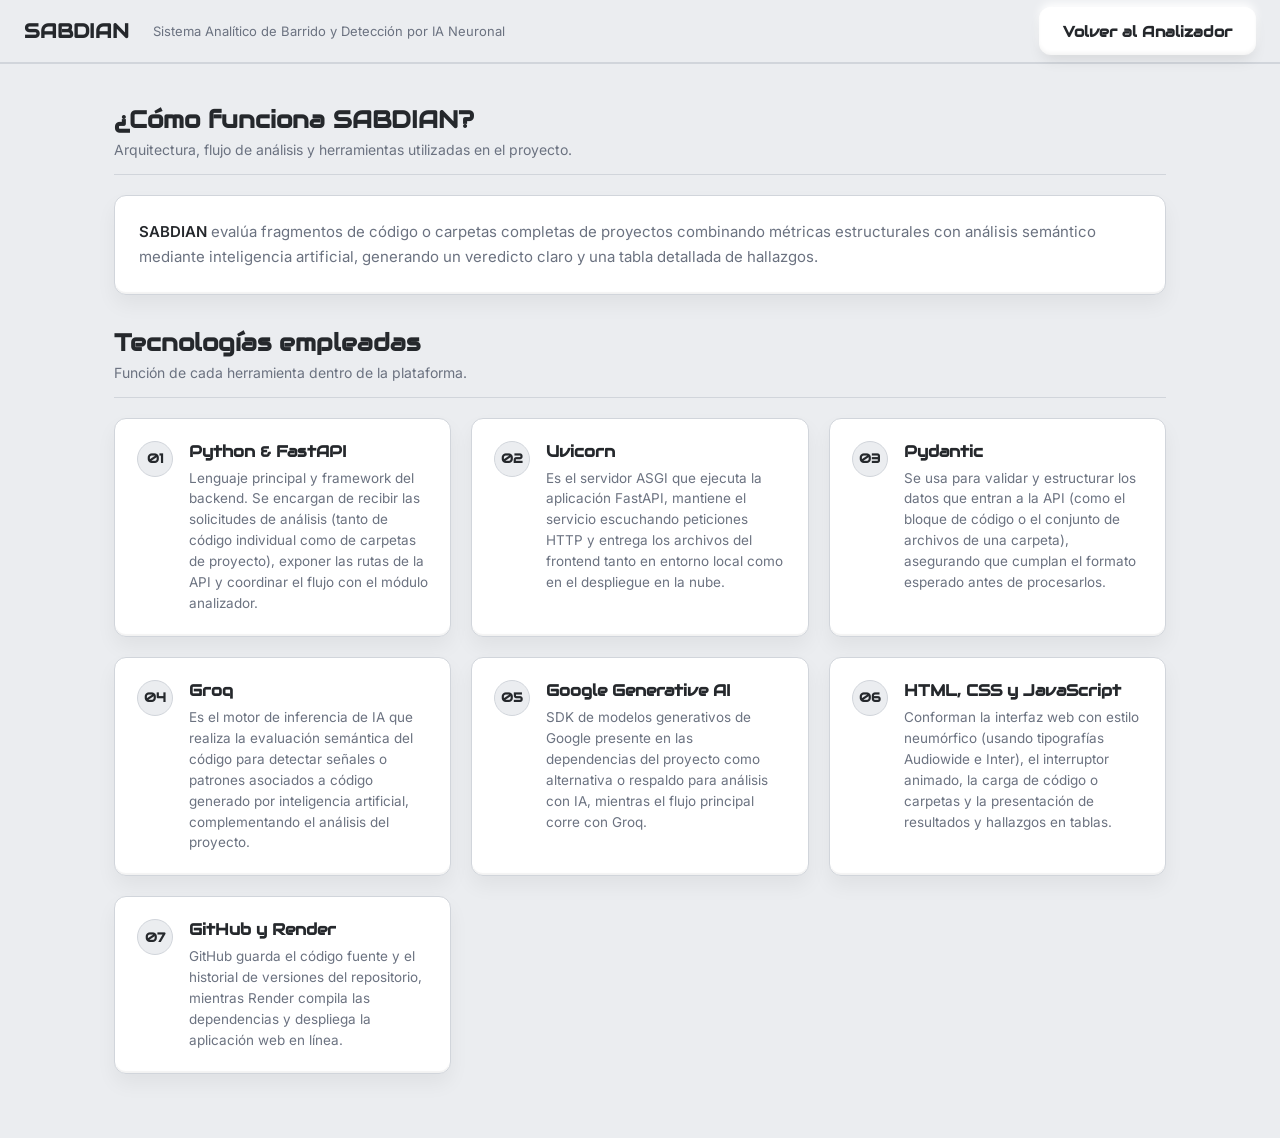
==== static/info.html @ a9928345 "Add files via upload" ====
<!DOCTYPE html>
<html lang="es">
<head>
    <meta charset="UTF-8">
    <meta name="viewport" content="width=device-width, initial-scale=1.0">
    <title>SABDIAN — Información y Tecnologías</title>
    <link rel="preconnect" href="https://fonts.googleapis.com">
    <link rel="preconnect" href="https://fonts.gstatic.com" crossorigin>
    <link href="https://fonts.googleapis.com/css2?family=Audiowide&family=Inter:wght@400;500;600;700&display=swap" rel="stylesheet">
    <link rel="stylesheet" href="info.css">
</head>
<body>

    <header class="vl-cabecera">
        <div class="vl-cabecera__logo">SABDIAN</div>
        <div class="texto-analizador">Sistema Analítico de Barrido y Detección por IA Neuronal</div>
        <div class="vl-cabecera__acciones">
            <a href="index.html" class="goma-boton boton-cabecera">Volver al Analizador</a>
        </div>
    </header>

    <main class="vl-pagina">
        <section class="vista-contenedor">
            <div class="vl-seccion-encabezado">
                <h1 class="vl-seccion-encabezado__titulo">¿Cómo funciona SABDIAN?</h1>
                <p class="vl-seccion-encabezado__subtitulo">
                    Arquitectura, flujo de análisis y herramientas utilizadas en el proyecto.
                </p>
            </div>

            <div class="goma-caja">
                <div class="caja-contenido">
                    <p class="info-resumen">
                        <strong>SABDIAN</strong> evalúa fragmentos de código o carpetas completas de proyectos
                        combinando métricas estructurales con análisis semántico mediante inteligencia artificial,
                        generando un veredicto claro y una tabla detallada de hallazgos.
                    </p>
                </div>
            </div>

            <div class="vl-seccion-encabezado seccion-espaciada">
                <h2 class="vl-seccion-encabezado__titulo">Tecnologías empleadas</h2>
                <p class="vl-seccion-encabezado__subtitulo">
                    Función de cada herramienta dentro de la plataforma.
                </p>
            </div>

            <div class="info-pasos">
                <article class="goma-caja paso">
                    <div class="paso-numero">01</div>
                    <div class="paso-cuerpo">
                        <h3 class="paso-titulo">Python &amp; FastAPI</h3>
                        <p class="paso-texto">
                            Lenguaje principal y framework del backend. Se encargan de recibir las solicitudes de análisis
                            (tanto de código individual como de carpetas de proyecto), exponer las rutas de la API y
                            coordinar el flujo con el módulo analizador.
                        </p>
                    </div>
                </article>

                <article class="goma-caja paso">
                    <div class="paso-numero">02</div>
                    <div class="paso-cuerpo">
                        <h3 class="paso-titulo">Uvicorn</h3>
                        <p class="paso-texto">
                            Es el servidor ASGI que ejecuta la aplicación FastAPI, mantiene el servicio escuchando
                            peticiones HTTP y entrega los archivos del frontend tanto en entorno local como en el
                            despliegue en la nube.
                        </p>
                    </div>
                </article>

                <article class="goma-caja paso">
                    <div class="paso-numero">03</div>
                    <div class="paso-cuerpo">
                        <h3 class="paso-titulo">Pydantic</h3>
                        <p class="paso-texto">
                            Se usa para validar y estructurar los datos que entran a la API (como el bloque de código
                            o el conjunto de archivos de una carpeta), asegurando que cumplan el formato esperado antes
                            de procesarlos.
                        </p>
                    </div>
                </article>

                <article class="goma-caja paso">
                    <div class="paso-numero">04</div>
                    <div class="paso-cuerpo">
                        <h3 class="paso-titulo">Groq</h3>
                        <p class="paso-texto">
                            Es el motor de inferencia de IA que realiza la evaluación semántica del código para detectar
                            señales o patrones asociados a código generado por inteligencia artificial, complementando
                            el análisis del proyecto.
                        </p>
                    </div>
                </article>

                <article class="goma-caja paso">
                    <div class="paso-numero">05</div>
                    <div class="paso-cuerpo">
                        <h3 class="paso-titulo">Google Generative AI</h3>
                        <p class="paso-texto">
                            SDK de modelos generativos de Google presente en las dependencias del proyecto como
                            alternativa o respaldo para análisis con IA, mientras el flujo principal corre con Groq.
                        </p>
                    </div>
                </article>

                <article class="goma-caja paso">
                    <div class="paso-numero">06</div>
                    <div class="paso-cuerpo">
                        <h3 class="paso-titulo">HTML, CSS y JavaScript</h3>
                        <p class="paso-texto">
                            Conforman la interfaz web con estilo neumórfico (usando tipografías Audiowide e Inter), el
                            interruptor animado, la carga de código o carpetas y la presentación de resultados y
                            hallazgos en tablas.
                        </p>
                    </div>
                </article>

                <article class="goma-caja paso">
                    <div class="paso-numero">07</div>
                    <div class="paso-cuerpo">
                        <h3 class="paso-titulo">GitHub y Render</h3>
                        <p class="paso-texto">
                            GitHub guarda el código fuente y el historial de versiones del repositorio, mientras Render
                            compila las dependencias y despliega la aplicación web en línea.
                        </p>
                    </div>
                </article>
            </div>
        </section>
    </main>

</body>
</html>
---- static/info.css ----
/* ============================================================
   VARIABLES (Mismo sistema de diseño que estilo.css)
   ============================================================ */
:root {
    --bg-pagina: #ebedf0;
    --texto-principal: #25282c;
    --texto-secundario: #6b7280;
    --borde-goma: #d1d5db;
    --fondo-goma: #ffffff;

    --sombra-goma: 0 10px 20px rgba(0, 0, 0, 0.05), inset 0 2px 1px 1px rgba(255, 255, 255, 0.9), inset 0 -2px 1px 0 rgba(0, 0, 0, 0.05);
    --sombra-boton: 0 8px 15px -4px rgba(0, 0, 0, 0.1), inset 0 -3px 4px -1px rgba(0, 0, 0, 0.05), 0 -5px 10px -1px rgba(255, 255, 255, 1), inset 0 3px 4px -1px rgba(255, 255, 255, 1);

    --fuente-global: "Audiowide", "Inter", sans-serif;
    --radio: 12px;
}

body.modo-oscuro {
    --bg-pagina: #121418;
    --texto-principal: #ffffff;
    --texto-secundario: #9ca3af;
    --borde-goma: #2a2f38;
    --fondo-goma: #1e2126;

    --sombra-goma: 0 10px 20px rgba(0, 0, 0, 0.4), inset 0 2px 1px 1px rgba(255, 255, 255, 0.05), inset 0 -2px 1px 0 rgba(0, 0, 0, 0.4);
    --sombra-boton: 0 8px 15px -4px rgba(0, 0, 0, 0.4), inset 0 -3px 4px -1px rgba(0, 0, 0, 0.4), 0 -5px 10px -1px rgba(255, 255, 255, 0.05), inset 0 3px 4px -1px rgba(255, 255, 255, 0.05);
}

/* --- Reset --- */
*, *::before, *::after {
    margin: 0;
    padding: 0;
    box-sizing: border-box;
}

html, body {
    width: 100%;
    min-height: 100%;
    font-family: var(--fuente-global);
    color: var(--texto-principal);
    background-color: var(--bg-pagina);
    transition: background-color 0.5s ease, color 0.5s ease;
    overflow-x: hidden;
}

/* --- Cabecera --- */
.vl-cabecera {
    position: fixed;
    top: 0;
    left: 0;
    right: 0;
    height: 64px;
    display: flex;
    align-items: center;
    gap: 24px;
    padding: 0 24px;
    background: var(--bg-pagina);
    border-bottom: 2px solid var(--borde-goma);
    z-index: 100;
    transition: background-color 0.5s ease, border-color 0.5s ease;
}

.vl-cabecera__logo {
    font-size: 20px;
    font-weight: 800;
}

.vl-cabecera__acciones {
    margin-left: auto;
}

.texto-analizador {
    font-size: 13px;
    color: var(--texto-secundario);
    font-family: 'Inter', sans-serif;
}

.boton-cabecera {
    height: 38px;
    padding: 0 16px;
    font-size: 12px;
    text-decoration: none;
    width: auto;
}

/* ============================================================
   CONTENEDOR PRINCIPAL
   ============================================================ */
.vl-pagina {
    padding: 104px 24px 64px;
    min-height: 100vh;
    width: 100%;
    max-width: 1100px;
    margin: 0 auto;
}

.vista-contenedor {
    width: 100%;
    display: flex;
    flex-direction: column;
    gap: 20px;
    min-width: 0;
}

.vl-seccion-encabezado {
    text-align: left;
    border-bottom: 1px solid var(--borde-goma);
    padding-bottom: 16px;
}

.seccion-espaciada {
    margin-top: 12px;
}

.vl-seccion-encabezado__titulo {
    font-size: 24px;
    margin-bottom: 6px;
}

.vl-seccion-encabezado__subtitulo {
    color: var(--texto-secundario);
    font-family: 'Inter', sans-serif;
    font-size: 14px;
}

/* --- Cajas y Botones Neumórficos --- */
.goma-caja {
    background: var(--fondo-goma);
    border-radius: var(--radio);
    box-shadow: var(--sombra-goma);
    border: 1px solid var(--borde-goma);
    transition: background-color 0.5s ease, border-color 0.5s ease, box-shadow 0.5s ease;
    display: flex;
    flex-direction: column;
    overflow: hidden;
    min-width: 0;
}

.caja-contenido {
    padding: 24px;
    min-width: 0;
}

.goma-boton {
    display: inline-flex;
    align-items: center;
    justify-content: center;
    height: 48px;
    padding: 0 24px;
    border: none;
    border-radius: var(--radio);
    font-weight: 600;
    font-size: 15px;
    cursor: pointer;
    transition: all 200ms ease;
    background: var(--fondo-goma);
    color: var(--texto-principal);
    box-shadow: var(--sombra-boton);
}

.goma-boton:hover {
    transform: translateY(-2px);
}

.goma-boton:active {
    transform: translateY(2px);
    box-shadow: 0 2px 5px rgba(0, 0, 0, 0.1), inset 0 3px 6px rgba(0, 0, 0, 0.1);
}

.info-resumen {
    font-family: 'Inter', sans-serif;
    font-size: 15px;
    line-height: 1.65;
    color: var(--texto-secundario);
}

.info-resumen strong {
    color: var(--texto-principal);
    font-weight: 600;
}

/* ============================================================
   TARJETAS DE TECNOLOGÍAS
   ============================================================ */
.info-pasos {
    display: grid;
    grid-template-columns: repeat(auto-fit, minmax(280px, 1fr));
    gap: 20px;
}

.paso {
    display: flex;
    flex-direction: row;
    align-items: flex-start;
    gap: 16px;
    padding: 22px;
}

.paso-numero {
    display: flex;
    align-items: center;
    justify-content: center;
    width: 36px;
    height: 36px;
    flex-shrink: 0;
    border-radius: 50%;
    background: var(--bg-pagina);
    border: 1px solid var(--borde-goma);
    color: var(--texto-principal);
    font-weight: 800;
    font-size: 13px;
    font-family: 'Audiowide', sans-serif;
}

.paso-cuerpo {
    min-width: 0;
}

.paso-titulo {
    font-size: 16px;
    font-weight: 700;
    color: var(--texto-principal);
    margin-bottom: 6px;
}

.paso-texto {
    font-family: 'Inter', sans-serif;
    font-size: 13.5px;
    line-height: 1.55;
    color: var(--texto-secundario);
}

/* ============================================================
   RESPONSIVO
   ============================================================ */
@media (max-width: 700px) {
    .texto-analizador {
        display: none;
    }

    .vl-cabecera {
        padding: 0 14px;
    }

    .vl-pagina {
        padding: 84px 14px 48px;
    }

    .vl-seccion-encabezado__titulo {
        font-size: 20px;
    }

    .caja-contenido,
    .paso {
        padding: 18px;
    }
}
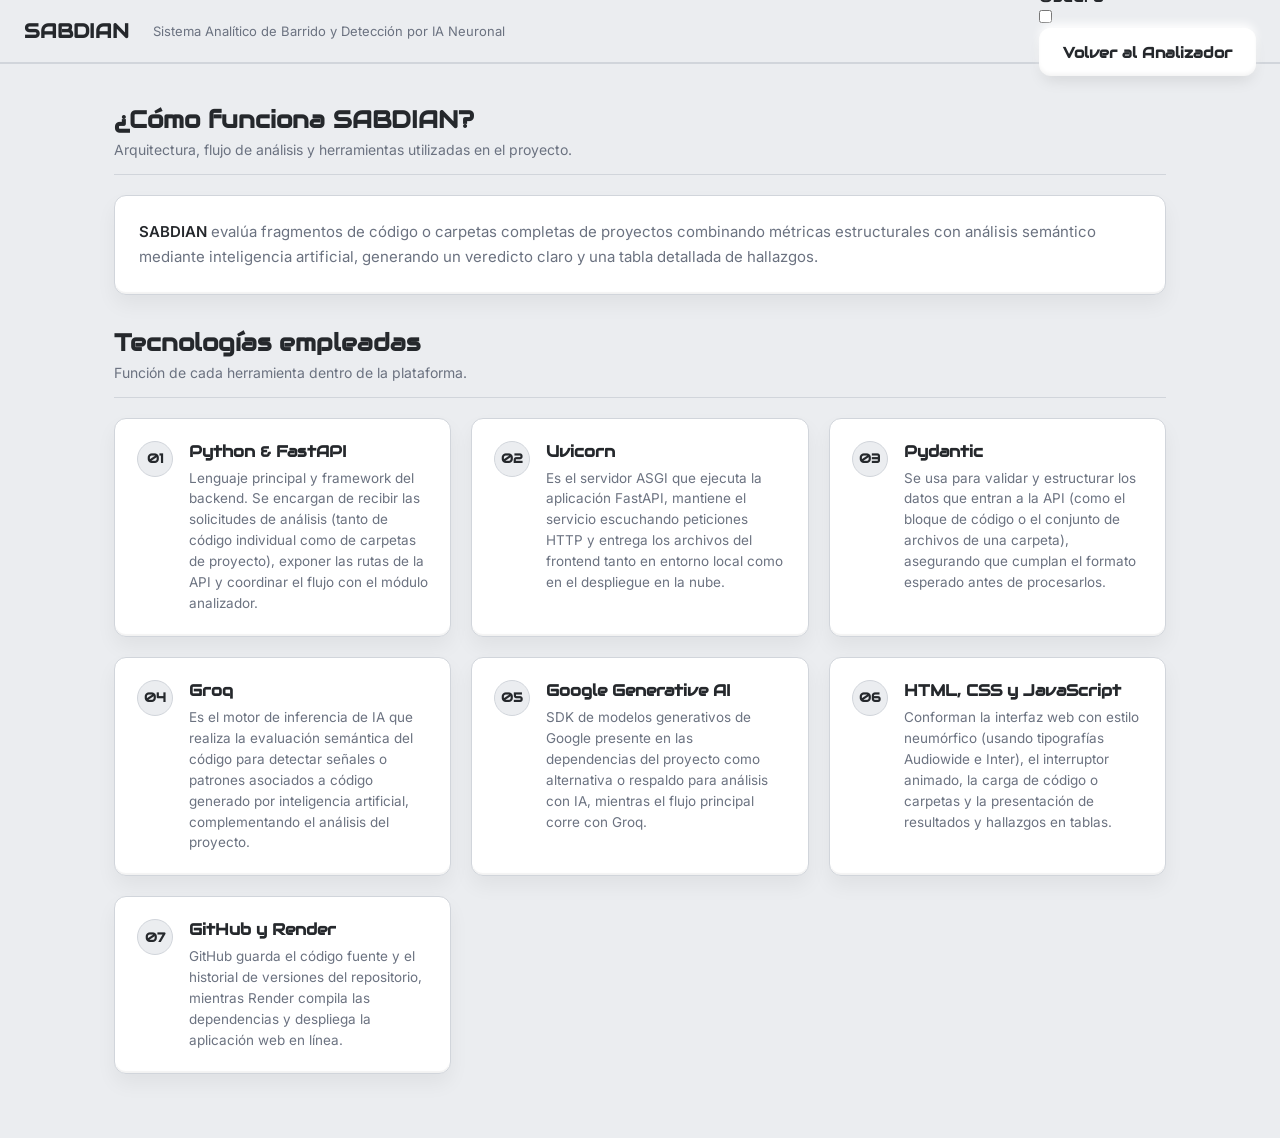
==== commit 55bb3ef2: "info.html" ====
--- a/static/info.html
+++ b/static/info.html
@@ -14,7 +14,26 @@
     <header class="vl-cabecera">
         <div class="vl-cabecera__logo">SABDIAN</div>
         <div class="texto-analizador">Sistema Analítico de Barrido y Detección por IA Neuronal</div>
+
         <div class="vl-cabecera__acciones">
+            <div class="tema-switch" title="Cambiar modo oscuro">
+                <span class="tema-switch__etiqueta">Oscuro</span>
+                <div class="toggle-container">
+                    <input id="switch-modo-oscuro" class="toggle-input" type="checkbox" aria-label="Activar modo oscuro">
+                    <div class="toggle-handle-wrapper">
+                        <div class="toggle-handle">
+                            <div class="toggle-handle-knob"></div>
+                            <div class="toggle-handle-bar-wrapper">
+                                <div class="toggle-handle-bar"></div>
+                            </div>
+                        </div>
+                    </div>
+                    <div class="toggle-base">
+                        <div class="toggle-base-inside"></div>
+                    </div>
+                </div>
+            </div>
+
             <a href="index.html" class="goma-boton boton-cabecera">Volver al Analizador</a>
         </div>
     </header>
@@ -131,5 +150,31 @@
         </section>
     </main>
 
+    <script>
+        (function () {
+            const checkbox = document.getElementById("switch-modo-oscuro");
+            if (!checkbox) return;
+
+            const STORAGE_KEY = "sabdian_modo_oscuro";
+
+            function aplicarTema(oscuro) {
+                document.body.classList.toggle("modo-oscuro", oscuro);
+                checkbox.checked = oscuro;
+            }
+
+            const guardado = localStorage.getItem(STORAGE_KEY);
+            if (guardado !== null) {
+                aplicarTema(guardado === "true");
+            } else if (window.matchMedia) {
+                aplicarTema(window.matchMedia("(prefers-color-scheme: dark)").matches);
+            }
+
+            checkbox.addEventListener("change", function () {
+                aplicarTema(checkbox.checked);
+                localStorage.setItem(STORAGE_KEY, String(checkbox.checked));
+            });
+        })();
+    </script>
+
 </body>
-</html>+</html>
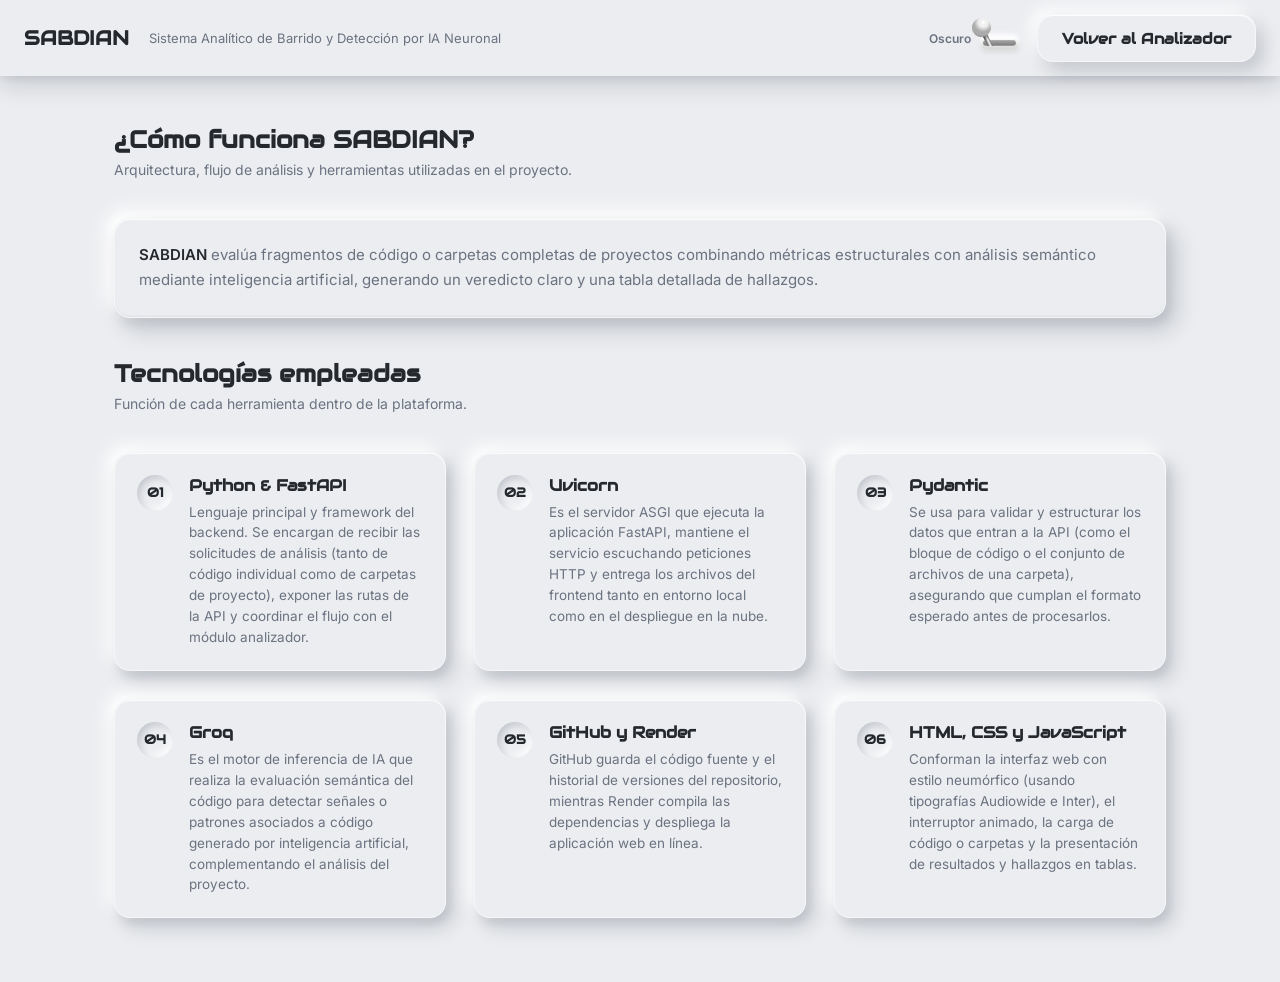
==== commit 21beb346: "info.html" ====
--- a/static/info.html
+++ b/static/info.html
@@ -116,10 +116,10 @@
                 <article class="goma-caja paso">
                     <div class="paso-numero">05</div>
                     <div class="paso-cuerpo">
-                        <h3 class="paso-titulo">Google Generative AI</h3>
+                        <h3 class="paso-titulo">GitHub y Render</h3>
                         <p class="paso-texto">
-                            SDK de modelos generativos de Google presente en las dependencias del proyecto como
-                            alternativa o respaldo para análisis con IA, mientras el flujo principal corre con Groq.
+                             GitHub guarda el código fuente y el historial de versiones del repositorio, mientras Render
+                            compila las dependencias y despliega la aplicación web en línea.
                         </p>
                     </div>
                 </article>
@@ -135,17 +135,7 @@
                         </p>
                     </div>
                 </article>
-
-                <article class="goma-caja paso">
-                    <div class="paso-numero">07</div>
-                    <div class="paso-cuerpo">
-                        <h3 class="paso-titulo">GitHub y Render</h3>
-                        <p class="paso-texto">
-                            GitHub guarda el código fuente y el historial de versiones del repositorio, mientras Render
-                            compila las dependencias y despliega la aplicación web en línea.
-                        </p>
-                    </div>
-                </article>
+                
             </div>
         </section>
     </main>
--- a/static/info.css
+++ b/static/info.css
@@ -1,29 +1,62 @@
 /* ============================================================
-   VARIABLES (Mismo sistema de diseño que estilo.css)
+   VARIABLES (Botones / bloques de goma sobresaliendo)
    ============================================================ */
 :root {
     --bg-pagina: #ebedf0;
     --texto-principal: #25282c;
     --texto-secundario: #6b7280;
-    --borde-goma: #d1d5db;
-    --fondo-goma: #ffffff;
-
-    --sombra-goma: 0 10px 20px rgba(0, 0, 0, 0.05), inset 0 2px 1px 1px rgba(255, 255, 255, 0.9), inset 0 -2px 1px 0 rgba(0, 0, 0, 0.05);
-    --sombra-boton: 0 8px 15px -4px rgba(0, 0, 0, 0.1), inset 0 -3px 4px -1px rgba(0, 0, 0, 0.05), 0 -5px 10px -1px rgba(255, 255, 255, 1), inset 0 3px 4px -1px rgba(255, 255, 255, 1);
+    --borde-goma: rgba(255, 255, 255, 0.55);
+    --fondo-goma: #ebedf0;
+
+    --sombra-goma:
+        10px 12px 24px rgba(15, 23, 42, 0.16),
+        4px 6px 12px rgba(15, 23, 42, 0.10),
+        -8px -8px 20px rgba(255, 255, 255, 0.95),
+        -3px -3px 8px rgba(255, 255, 255, 0.85),
+        inset 0 1px 1px rgba(255, 255, 255, 0.9),
+        inset 0 -1px 2px rgba(15, 23, 42, 0.06);
+
+    --sombra-paso:
+        8px 10px 20px rgba(15, 23, 42, 0.15),
+        3px 5px 10px rgba(15, 23, 42, 0.09),
+        -7px -7px 18px rgba(255, 255, 255, 0.92),
+        -2px -2px 6px rgba(255, 255, 255, 0.8),
+        inset 0 1px 1px rgba(255, 255, 255, 0.85);
+
+    --sombra-boton:
+        7px 9px 18px rgba(15, 23, 42, 0.18),
+        -6px -6px 16px rgba(255, 255, 255, 0.95),
+        inset 0 1px 1px rgba(255, 255, 255, 0.95);
 
     --fuente-global: "Audiowide", "Inter", sans-serif;
-    --radio: 12px;
+    --radio: 16px;
 }
 
 body.modo-oscuro {
-    --bg-pagina: #121418;
+    --bg-pagina: #15181e;
     --texto-principal: #ffffff;
     --texto-secundario: #9ca3af;
-    --borde-goma: #2a2f38;
-    --fondo-goma: #1e2126;
-
-    --sombra-goma: 0 10px 20px rgba(0, 0, 0, 0.4), inset 0 2px 1px 1px rgba(255, 255, 255, 0.05), inset 0 -2px 1px 0 rgba(0, 0, 0, 0.4);
-    --sombra-boton: 0 8px 15px -4px rgba(0, 0, 0, 0.4), inset 0 -3px 4px -1px rgba(0, 0, 0, 0.4), 0 -5px 10px -1px rgba(255, 255, 255, 0.05), inset 0 3px 4px -1px rgba(255, 255, 255, 0.05);
+    --borde-goma: rgba(255, 255, 255, 0.05);
+    --fondo-goma: #15181e;
+
+    --sombra-goma:
+        12px 14px 28px rgba(0, 0, 0, 0.72),
+        5px 7px 14px rgba(0, 0, 0, 0.50),
+        -7px -7px 18px rgba(255, 255, 255, 0.045),
+        -2px -2px 6px rgba(255, 255, 255, 0.03),
+        inset 0 1px 1px rgba(255, 255, 255, 0.06),
+        inset 0 -1px 2px rgba(0, 0, 0, 0.6);
+
+    --sombra-paso:
+        10px 12px 24px rgba(0, 0, 0, 0.65),
+        4px 6px 12px rgba(0, 0, 0, 0.45),
+        -6px -6px 16px rgba(255, 255, 255, 0.04),
+        inset 0 1px 1px rgba(255, 255, 255, 0.05);
+
+    --sombra-boton:
+        8px 10px 20px rgba(0, 0, 0, 0.68),
+        -5px -5px 14px rgba(255, 255, 255, 0.05),
+        inset 0 1px 1px rgba(255, 255, 255, 0.07);
 }
 
 /* --- Reset --- */
@@ -49,24 +82,37 @@
     top: 0;
     left: 0;
     right: 0;
-    height: 64px;
-    display: flex;
-    align-items: center;
-    gap: 24px;
-    padding: 0 24px;
+    min-height: 76px;
+    display: flex;
+    align-items: center;
+    gap: 20px;
+    padding: 12px 24px;
     background: var(--bg-pagina);
-    border-bottom: 2px solid var(--borde-goma);
+    box-shadow:
+        0 10px 22px rgba(15, 23, 42, 0.14),
+        0 3px 8px rgba(15, 23, 42, 0.08);
     z-index: 100;
-    transition: background-color 0.5s ease, border-color 0.5s ease;
+    transition: background-color 0.5s ease, box-shadow 0.5s ease;
+}
+
+body.modo-oscuro .vl-cabecera {
+    box-shadow:
+        0 12px 24px rgba(0, 0, 0, 0.65),
+        0 4px 10px rgba(0, 0, 0, 0.45);
 }
 
 .vl-cabecera__logo {
     font-size: 20px;
     font-weight: 800;
+    flex-shrink: 0;
 }
 
 .vl-cabecera__acciones {
     margin-left: auto;
+    display: flex;
+    align-items: center;
+    gap: 18px;
+    flex-shrink: 0;
 }
 
 .texto-analizador {
@@ -81,13 +127,183 @@
     font-size: 12px;
     text-decoration: none;
     width: auto;
+    white-space: nowrap;
+}
+
+/* ============================================================
+   TOGGLE MODO OSCURO
+   ============================================================ */
+.tema-switch {
+    display: inline-flex;
+    align-items: center;
+    gap: 10px;
+    font-size: 11px;
+    user-select: none;
+}
+
+.tema-switch__etiqueta {
+    font-family: 'Inter', sans-serif;
+    font-size: 12px;
+    font-weight: 600;
+    color: var(--texto-secundario);
+}
+
+.toggle-container {
+    --knob-size: 1.75em;
+    display: flex;
+    justify-content: center;
+    align-items: center;
+    position: relative;
+    margin-top: 10px;
+}
+
+.toggle-input {
+    position: absolute;
+    z-index: 2;
+    bottom: 132.5%;
+    border-radius: 50%;
+    transform: rotate(-25deg);
+    transform-origin: 50% 4.75em;
+    width: var(--knob-size);
+    height: var(--knob-size);
+    opacity: 0;
+    font: inherit;
+    transition: transform .24s cubic-bezier(.65, 1.35, .5, 1);
+    cursor: pointer;
+}
+
+.toggle-input:checked {
+    transform: rotate(25deg);
+}
+
+.toggle-handle-wrapper {
+    position: absolute;
+    z-index: 1;
+    bottom: -135%;
+    -webkit-mask-image: linear-gradient(to bottom, #000 62.125%, transparent 50%);
+    mask-image: linear-gradient(to bottom, #000 62.125%, transparent 50%);
+    width: 200%;
+    overflow: hidden;
+    pointer-events: none;
+}
+
+.toggle-handle {
+    display: flex;
+    flex-direction: column;
+    align-items: center;
+    transform: rotate(-25deg);
+    transform-origin: bottom center;
+    transition: transform .24s cubic-bezier(.65, 1.35, .5, 1);
+}
+
+.toggle-input:checked + .toggle-handle-wrapper > .toggle-handle {
+    transform: rotate(25deg);
+}
+
+.toggle-handle-knob {
+    position: relative;
+    z-index: 1;
+    border-radius: 50%;
+    width: var(--knob-size);
+    height: var(--knob-size);
+    background-image: radial-gradient(farthest-corner at 70% 30%, #ffffff 4%,
+        #f0f0f0 12% 24%, #acabab 50% 65%, #9c9c9c 75%);
+    transition: transform .24s cubic-bezier(.65, 1.35, .5, 1);
+}
+
+.toggle-input:checked + .toggle-handle-wrapper .toggle-handle-knob {
+    transform: rotate(-90deg);
+}
+
+.toggle-handle-knob::after {
+    content: '';
+    position: absolute;
+    top: 0;
+    left: 0;
+    border-radius: inherit;
+    width: 100%;
+    height: 100%;
+    box-shadow: inset 0 0 8px 2px rgb(255 255 255 / .4);
+    opacity: 0;
+    transition: opacity .2s;
+}
+
+@media (hover: hover) {
+    .toggle-input:hover + .toggle-handle-wrapper .toggle-handle-knob::after,
+    .toggle-input:focus-visible + .toggle-handle-wrapper .toggle-handle-knob::after {
+        opacity: 1;
+    }
+}
+
+.toggle-handle-bar-wrapper {
+    position: relative;
+    width: .5em;
+    height: 3em;
+}
+
+.toggle-handle-bar {
+    position: absolute;
+    top: calc(var(--knob-size) / 2 * -1);
+    left: 0;
+    width: 100%;
+    height: calc(100% + var(--knob-size) / 2);
+    background-image: linear-gradient(to right, #777475, #a4a4a4, #fff 45% 55%, #a4a4a4, #777475);
+    background-position-x: .06125em;
+    transition: background-position-x .24s cubic-bezier(.65, 1.35, .5, 1);
+    box-shadow: inset 0 1em .25em rgb(0 0 0 / .4);
+}
+
+.toggle-input:checked + .toggle-handle-wrapper .toggle-handle-bar {
+    background-position-x: -.06125em;
+}
+
+.toggle-base {
+    position: relative;
+    border-radius: 3.125em;
+    padding: .25em;
+    width: 3.5em;
+    height: 1.125em;
+    background-color: #fff;
+    background-image: linear-gradient(to bottom, #fff, #d7d7d7);
+    box-shadow: 0 -.25em .5em #fff, 0 .25em .5em #d7d7d7;
+}
+
+body.modo-oscuro .toggle-base {
+    background-color: #2b303a;
+    background-image: linear-gradient(to bottom, #343a46, #1c2026);
+    box-shadow: 0 -2px 6px rgba(255, 255, 255, 0.06), 0 4px 10px rgba(0, 0, 0, 0.7);
+}
+
+.toggle-base-inside {
+    position: relative;
+    border-radius: inherit;
+    width: 100%;
+    height: 100%;
+    background-image: linear-gradient(to bottom, #a6a6a6, #7d7d7d);
+    box-shadow: inset 0 .0625em rgb(255 255 255 / .2), inset 0 -.03125em rgb(255 255 255 / 1), inset 0 -.0625em .25em rgb(0 0 0 / .1);
+}
+
+.toggle-base-inside::after {
+    content: '';
+    position: absolute;
+    border-radius: inherit;
+    width: 100%;
+    height: 100%;
+    background-image: linear-gradient(to bottom, #5ab054, #438c3c);
+    box-shadow: inherit;
+    opacity: 0;
+    transition: opacity .24s cubic-bezier(.65, 1.35, .5, 1);
+}
+
+.toggle-input:checked ~ .toggle-base .toggle-base-inside::after {
+    opacity: 1;
 }
 
 /* ============================================================
    CONTENEDOR PRINCIPAL
    ============================================================ */
 .vl-pagina {
-    padding: 104px 24px 64px;
+    padding: 124px 24px 64px;
     min-height: 100vh;
     width: 100%;
     max-width: 1100px;
@@ -98,14 +314,13 @@
     width: 100%;
     display: flex;
     flex-direction: column;
-    gap: 20px;
+    gap: 28px;
     min-width: 0;
 }
 
 .vl-seccion-encabezado {
     text-align: left;
-    border-bottom: 1px solid var(--borde-goma);
-    padding-bottom: 16px;
+    padding-bottom: 12px;
 }
 
 .seccion-espaciada {
@@ -123,13 +338,13 @@
     font-size: 14px;
 }
 
-/* --- Cajas y Botones Neumórficos --- */
+/* --- Cajas y Botones de Goma Sobresaliendo --- */
 .goma-caja {
     background: var(--fondo-goma);
     border-radius: var(--radio);
+    border: 1px solid var(--borde-goma);
     box-shadow: var(--sombra-goma);
-    border: 1px solid var(--borde-goma);
-    transition: background-color 0.5s ease, border-color 0.5s ease, box-shadow 0.5s ease;
+    transition: background-color 0.5s ease, border-color 0.5s ease, box-shadow 0.5s ease, transform 0.25s ease;
     display: flex;
     flex-direction: column;
     overflow: hidden;
@@ -147,12 +362,12 @@
     justify-content: center;
     height: 48px;
     padding: 0 24px;
-    border: none;
+    border: 1px solid var(--borde-goma);
     border-radius: var(--radio);
     font-weight: 600;
     font-size: 15px;
     cursor: pointer;
-    transition: all 200ms ease;
+    transition: all 180ms ease;
     background: var(--fondo-goma);
     color: var(--texto-principal);
     box-shadow: var(--sombra-boton);
@@ -160,11 +375,30 @@
 
 .goma-boton:hover {
     transform: translateY(-2px);
+    box-shadow:
+        10px 12px 22px rgba(15, 23, 42, 0.22),
+        -8px -8px 20px rgba(255, 255, 255, 1),
+        inset 0 1px 1px rgba(255, 255, 255, 0.95);
+}
+
+body.modo-oscuro .goma-boton:hover {
+    box-shadow:
+        10px 12px 24px rgba(0, 0, 0, 0.78),
+        -6px -6px 16px rgba(255, 255, 255, 0.06),
+        inset 0 1px 1px rgba(255, 255, 255, 0.08);
 }
 
 .goma-boton:active {
-    transform: translateY(2px);
-    box-shadow: 0 2px 5px rgba(0, 0, 0, 0.1), inset 0 3px 6px rgba(0, 0, 0, 0.1);
+    transform: translateY(1px);
+    box-shadow:
+        inset 5px 5px 12px rgba(15, 23, 42, 0.20),
+        inset -4px -4px 10px rgba(255, 255, 255, 0.85);
+}
+
+body.modo-oscuro .goma-boton:active {
+    box-shadow:
+        inset 6px 6px 14px rgba(0, 0, 0, 0.8),
+        inset -4px -4px 10px rgba(255, 255, 255, 0.03);
 }
 
 .info-resumen {
@@ -185,7 +419,7 @@
 .info-pasos {
     display: grid;
     grid-template-columns: repeat(auto-fit, minmax(280px, 1fr));
-    gap: 20px;
+    gap: 28px;
 }
 
 .paso {
@@ -194,6 +428,15 @@
     align-items: flex-start;
     gap: 16px;
     padding: 22px;
+    background: var(--fondo-goma);
+    border-radius: var(--radio);
+    border: 1px solid var(--borde-goma);
+    box-shadow: var(--sombra-paso);
+    transition: transform 200ms ease, box-shadow 200ms ease, border-color 0.5s ease;
+}
+
+.paso:hover {
+    transform: translateY(-3px);
 }
 
 .paso-numero {
@@ -205,11 +448,19 @@
     flex-shrink: 0;
     border-radius: 50%;
     background: var(--bg-pagina);
-    border: 1px solid var(--borde-goma);
+    box-shadow:
+        inset 3px 3px 7px rgba(15, 23, 42, 0.18),
+        inset -3px -3px 7px rgba(255, 255, 255, 0.9);
     color: var(--texto-principal);
     font-weight: 800;
     font-size: 13px;
     font-family: 'Audiowide', sans-serif;
+}
+
+body.modo-oscuro .paso-numero {
+    box-shadow:
+        inset 4px 4px 8px rgba(0, 0, 0, 0.75),
+        inset -3px -3px 7px rgba(255, 255, 255, 0.04);
 }
 
 .paso-cuerpo {
@@ -231,19 +482,50 @@
 }
 
 /* ============================================================
-   RESPONSIVO
+   RESPONSIVO (TABLETS Y MÓVILES)
    ============================================================ */
-@media (max-width: 700px) {
+@media (max-width: 860px) {
     .texto-analizador {
         display: none;
     }
-
+}
+
+@media (max-width: 640px) {
     .vl-cabecera {
-        padding: 0 14px;
+        padding: 10px 14px;
+        gap: 10px;
+    }
+
+    .vl-cabecera__logo {
+        font-size: 16px;
+    }
+
+    .vl-cabecera__acciones {
+        gap: 10px;
+    }
+
+    .tema-switch {
+        font-size: 8.5px; /* Escala proporcionalmente el toggle en móvil */
+        gap: 6px;
+    }
+
+    .tema-switch__etiqueta {
+        display: none; /* Ahorra espacio horizontal en pantallas angostas */
+    }
+
+    .boton-cabecera {
+        height: 34px;
+        padding: 0 11px;
+        font-size: 11px;
     }
 
     .vl-pagina {
-        padding: 84px 14px 48px;
+        padding: 106px 14px 48px;
+    }
+
+    .info-pasos {
+        grid-template-columns: 1fr;
+        gap: 22px;
     }
 
     .vl-seccion-encabezado__titulo {
@@ -254,4 +536,4 @@
     .paso {
         padding: 18px;
     }
-}+}
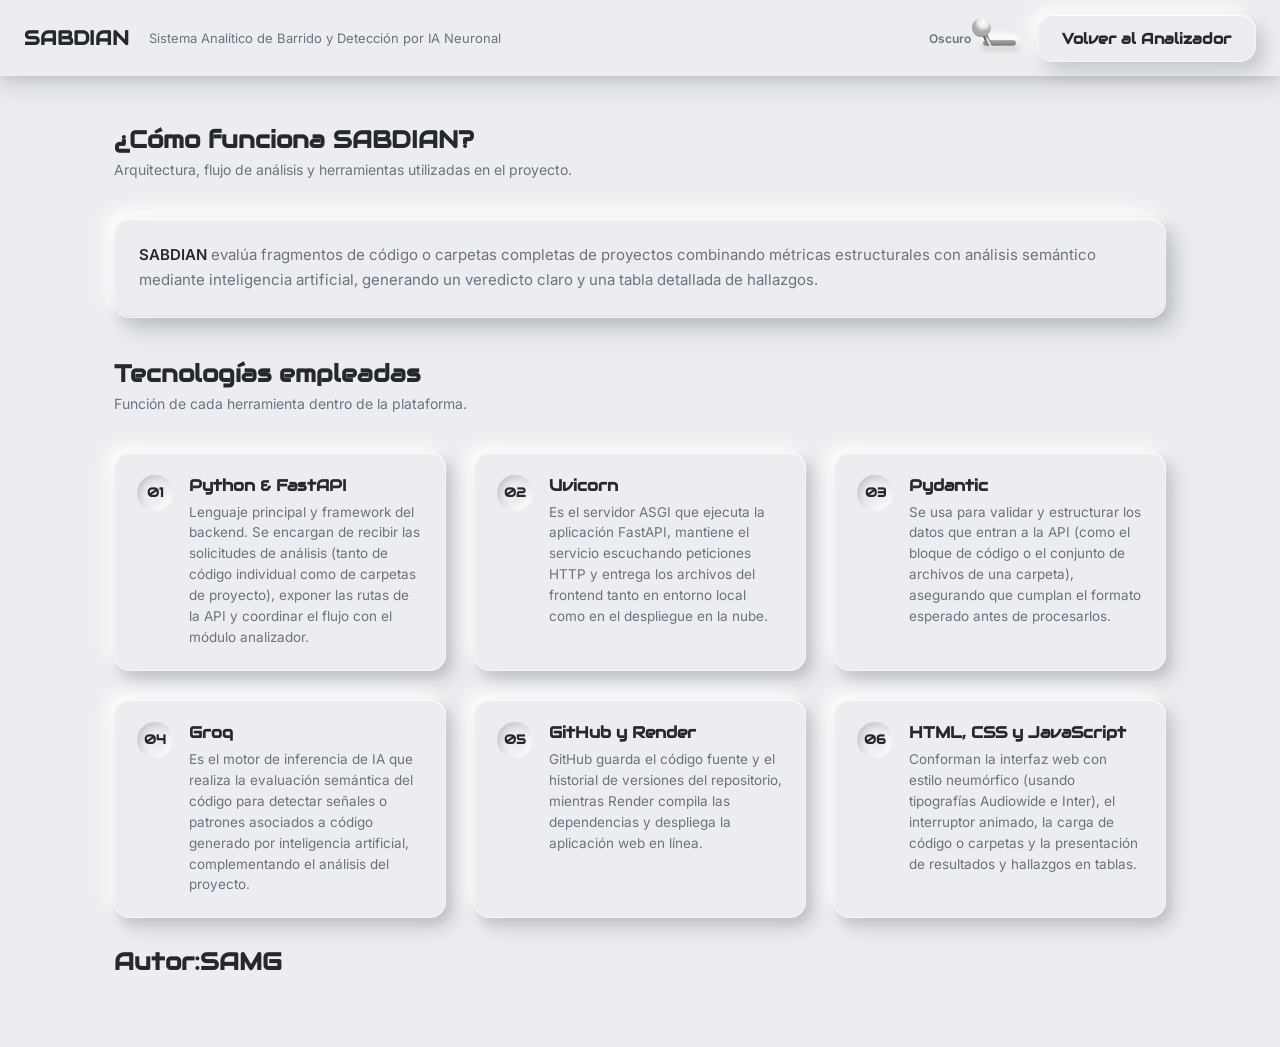
==== commit 39fe0eab: "info.html" ====
--- a/static/info.html
+++ b/static/info.html
@@ -135,7 +135,7 @@
                         </p>
                     </div>
                 </article>
-                
+                 <h2 class="vl-seccion-encabezado__titulo">Autor:SAMG</h2>
             </div>
         </section>
     </main>
